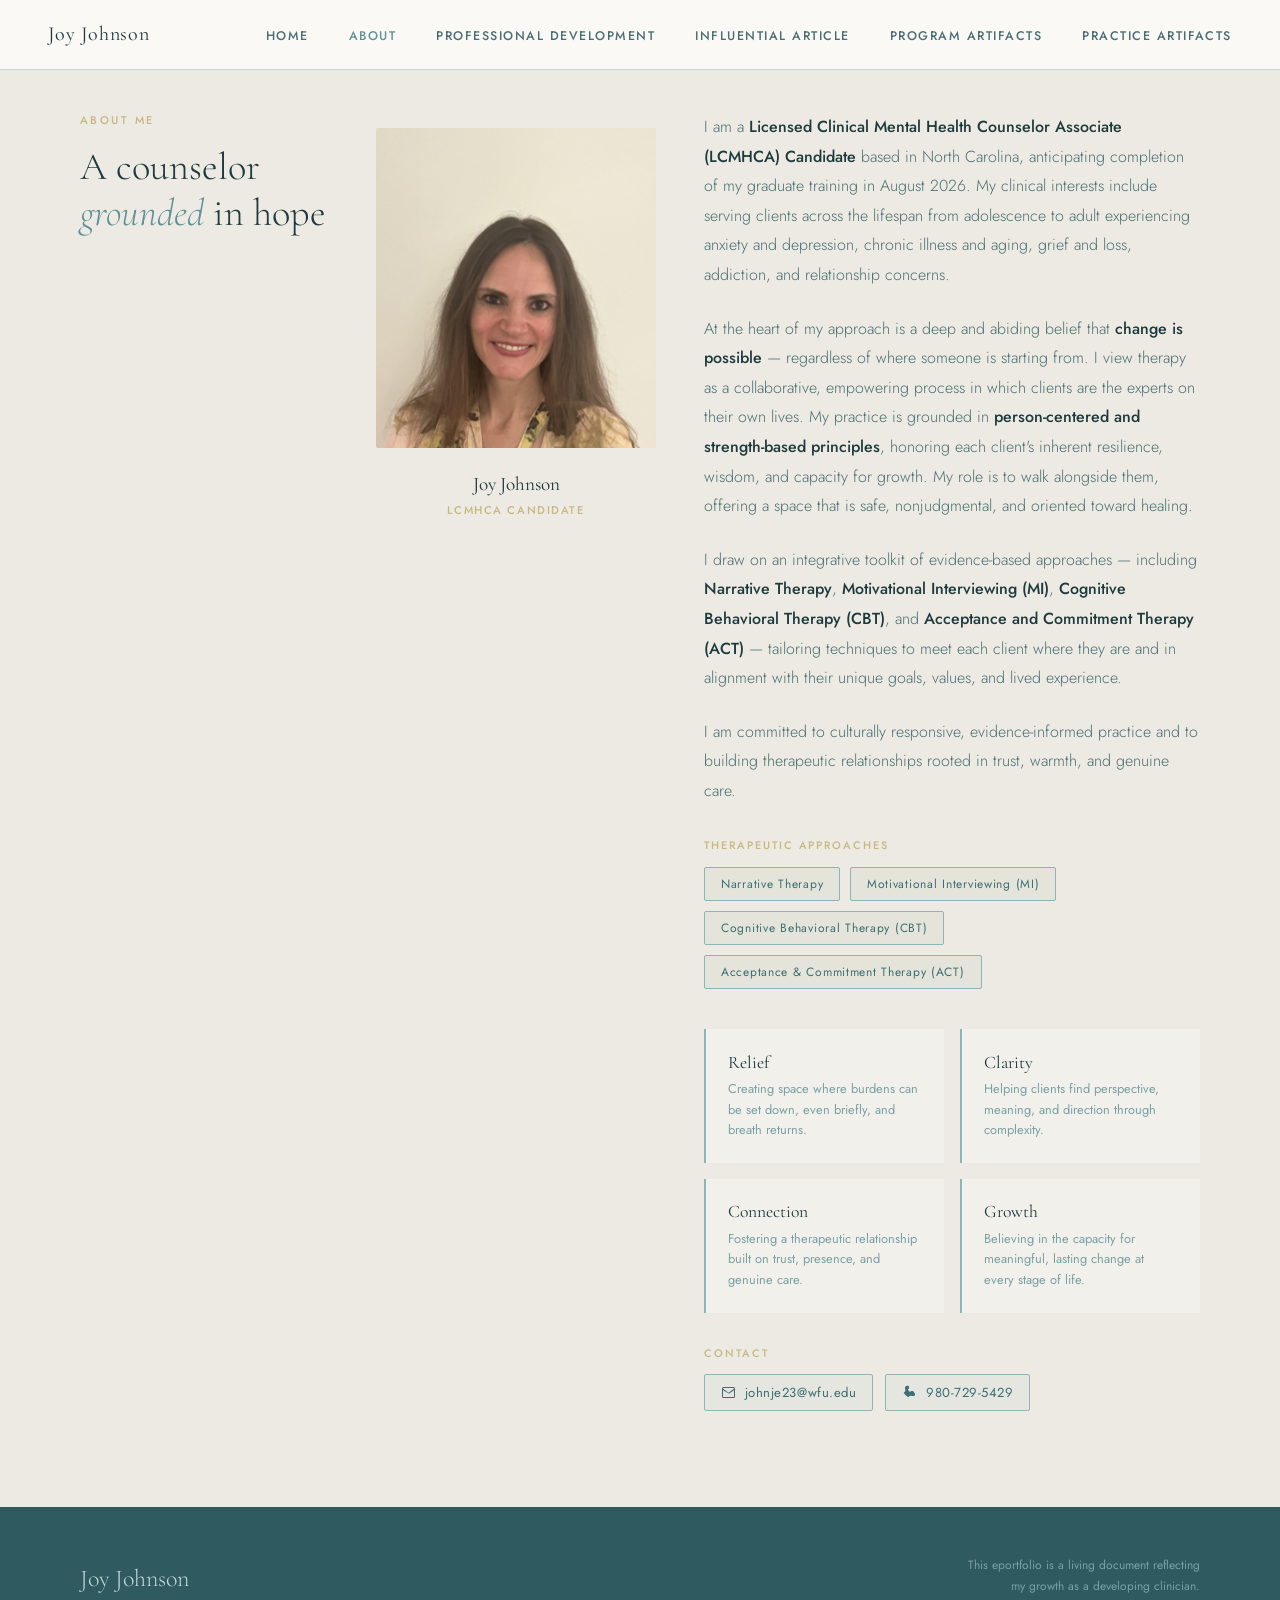
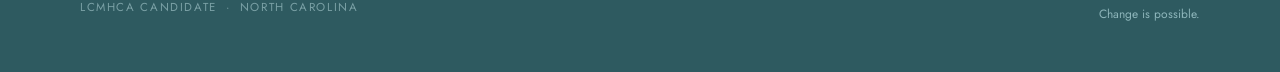
==== about.html @ 72c30bc1 "Add files via upload" ====
<!DOCTYPE html>
<html lang="en">
<head>
  <meta charset="UTF-8" />
  <meta name="viewport" content="width=device-width, initial-scale=1.0"/>
  <title>About | Joy Johnson</title>
  <link href="https://fonts.googleapis.com/css2?family=Cormorant+Garamond:ital,wght@0,300;0,400;0,500;1,300;1,400&family=Jost:wght@300;400;500&display=swap" rel="stylesheet"/>
  <link rel="stylesheet" href="styles.css"/>
  <style>
    #about {
      background: var(--cream);
      display: grid; grid-template-columns: 0.7fr 0.5fr 1.4fr; gap: 3rem;
      align-items: start;
      padding-top: 7rem;
    }
    .about-text {
      font-size: 1rem; line-height: 1.85; color: var(--text-mid);
      font-weight: 300; margin-bottom: 1.5rem;
    }
    .about-text strong { color: var(--text-dark); font-weight: 500; }
    .about-values {
      display: grid; grid-template-columns: 1fr 1fr; gap: 1rem;
      margin-top: 2.5rem;
    }
    .value-card {
      padding: 1.4rem; border-left: 2px solid var(--sage);
      background: var(--warm-white);
    }
    .value-card h4 {
      font-family: 'Cormorant Garamond', serif;
      font-size: 1.1rem; font-weight: 400;
      color: var(--text-dark); margin-bottom: 0.4rem;
    }
    .value-card p { font-size: 0.8rem; line-height: 1.6; color: var(--text-light); }
    .about-modalities { margin-top: 2rem; margin-bottom: 0.5rem; }
    .modalities-label {
      font-size: 0.68rem; font-weight: 500; letter-spacing: 0.18em;
      text-transform: uppercase; color: var(--clay);
      margin-bottom: 0.85rem;
    }
    .modality-tags { display: flex; flex-wrap: wrap; gap: 0.6rem; }
    .modality-tag {
      font-size: 0.75rem; font-weight: 400; letter-spacing: 0.06em;
      color: var(--dusk);
      padding: 0.45rem 1rem;
      border: 1px solid var(--sage);
      border-radius: 2px;
      background: rgba(181,196,177,0.15);
    }
    .contact-items { display: flex; flex-wrap: wrap; gap: 0.75rem; margin-top: 0.85rem; }
    .contact-item {
      display: inline-flex; align-items: center; gap: 0.55rem;
      font-size: 0.82rem; font-weight: 400; letter-spacing: 0.04em;
      color: var(--dusk); text-decoration: none;
      padding: 0.5rem 1rem;
      border: 1px solid var(--sage); border-radius: 2px;
      background: rgba(141,181,186,0.08);
      transition: background 0.2s, color 0.2s, border-color 0.2s;
    }
    .contact-item:hover { background: var(--sage-light); color: var(--text-dark); border-color: var(--sage-dark); }
    .headshot-wrap { display: flex; justify-content: center; align-items: flex-start; padding-top: 1rem; }
    .headshot-frame { position: relative; width: 280px; height: 320px; }
    .headshot-frame::before {
      content: \'\';
      position: absolute; top: 14px; left: 14px;
      width: 100%; height: 100%;
      border: 2px solid var(--sage); border-radius: 2px; z-index: 0;
    }
    .headshot-frame img {
      position: relative; z-index: 1;
      width: 280px; height: 320px;
      object-fit: cover; object-position: center top;
      border-radius: 2px; display: block;
    }
    .headshot-name { text-align: center; margin-top: 1.5rem; font-family: 'Cormorant Garamond', serif; font-size: 1.2rem; font-weight: 400; color: var(--text-dark); }
    .headshot-cred { text-align: center; margin-top: 0.4rem; font-size: 0.7rem; font-weight: 500; letter-spacing: 0.14em; text-transform: uppercase; color: var(--clay); }
    @media (max-width: 900px) {
      #about { grid-template-columns: 1fr; gap: 2rem; }
    }
  </style>
</head>
<body>
  <nav>
    <a class="nav-logo" href="index.html">Joy Johnson</a>
    <ul class="nav-links">
      <li><a href="index.html">Home</a></li>
      <li><a href="about.html" class="active">About</a></li>
      <li><a href="goals.html">Professional Development</a></li>
      <li><a href="article.html">Influential Article</a></li>
      <li class="nav-dropdown">
        <a href="artifacts-objectives.html">Program Artifacts</a>
        <ul class="nav-dropdown-menu">
          <li><a href="artifacts-objectives.html#objective-1">Objective 1 — Practice Effectively &amp; Ethically</a></li>
          <li><a href="artifacts-objectives.html#objective-2">Objective 2 — Professional Diligence &amp; Lifelong Learning</a></li>
          <li><a href="artifacts-objectives.html#objective-3">Objective 3 — Community Leaders &amp; Advocates</a></li>
          <li><a href="artifacts-objectives.html#objective-4">Objective 4 — Self-Awareness &amp; Impact</a></li>
          <li><a href="artifacts-objectives.html#objective-5">Objective 5 — Compassionate Service</a></li>
        </ul>
      </li>
      <li><a href="artifacts-practice.html">Practice Artifacts</a></li>
    </ul>
  </nav>

  <section id="about">
    <div class="about-left">
      <p class="section-label">About Me</p>
      <h2 class="section-title">A counselor <em>grounded</em> in hope</h2>
    </div>
    <div>
      <div class="headshot-wrap">
        <div class="headshot-frame">
          <img src="[data-uri]" alt="Joy Johnson headshot" />
          <p class="headshot-name">Joy Johnson</p>
          <p class="headshot-cred">LCMHCA Candidate</p>
        </div>
      </div>
    </div>
    <div>
      <p class="about-text">
        I am a <strong>Licensed Clinical Mental Health Counselor Associate (LCMHCA) Candidate</strong> based in North Carolina, anticipating completion of my graduate training in August 2026. My clinical interests include serving clients across the lifespan from adolescence to adult experiencing anxiety and depression, chronic illness and aging, grief and loss, addiction, and relationship concerns.
      </p>
      <p class="about-text">
        At the heart of my approach is a deep and abiding belief that <strong>change is possible</strong> — regardless of where someone is starting from. I view therapy as a collaborative, empowering process in which clients are the experts on their own lives. My practice is grounded in <strong>person-centered and strength-based principles</strong>, honoring each client's inherent resilience, wisdom, and capacity for growth. My role is to walk alongside them, offering a space that is safe, nonjudgmental, and oriented toward healing.
      </p>
      <p class="about-text">
        I draw on an integrative toolkit of evidence-based approaches — including <strong>Narrative Therapy</strong>, <strong>Motivational Interviewing (MI)</strong>, <strong>Cognitive Behavioral Therapy (CBT)</strong>, and <strong>Acceptance and Commitment Therapy (ACT)</strong> — tailoring techniques to meet each client where they are and in alignment with their unique goals, values, and lived experience.
      </p>
      <p class="about-text">
        I am committed to culturally responsive, evidence-informed practice and to building therapeutic relationships rooted in trust, warmth, and genuine care.
      </p>
      <div class="about-modalities">
        <p class="modalities-label">Therapeutic Approaches</p>
        <div class="modality-tags">
          <span class="modality-tag">Narrative Therapy</span>
          <span class="modality-tag">Motivational Interviewing (MI)</span>
          <span class="modality-tag">Cognitive Behavioral Therapy (CBT)</span>
          <span class="modality-tag">Acceptance &amp; Commitment Therapy (ACT)</span>
        </div>
      </div>
      <div class="about-values">
        <div class="value-card"><h4>Relief</h4><p>Creating space where burdens can be set down, even briefly, and breath returns.</p></div>
        <div class="value-card"><h4>Clarity</h4><p>Helping clients find perspective, meaning, and direction through complexity.</p></div>
        <div class="value-card"><h4>Connection</h4><p>Fostering a therapeutic relationship built on trust, presence, and genuine care.</p></div>
        <div class="value-card"><h4>Growth</h4><p>Believing in the capacity for meaningful, lasting change at every stage of life.</p></div>
      </div>
      <div class="about-contact">
        <p class="modalities-label" style="margin-top: 2rem;">Contact</p>
        <div class="contact-items">
          <a href="mailto:johnje23@wfu.edu" class="contact-item">
            <svg width="15" height="15" viewBox="0 0 15 15" fill="none" xmlns="http://www.w3.org/2000/svg"><path d="M1 3.5A1.5 1.5 0 012.5 2h10A1.5 1.5 0 0114 3.5v8a1.5 1.5 0 01-1.5 1.5h-10A1.5 1.5 0 011 11.5v-8zm1.5-.5a.5.5 0 00-.5.5v.37l5.5 3.96 5.5-3.96V3.5a.5.5 0 00-.5-.5h-10zm10.5 2.13l-4.74 3.41a.5.5 0 01-.52 0L2 5.13V11.5a.5.5 0 00.5.5h10a.5.5 0 00.5-.5V5.13z" fill="currentColor"/></svg>
            johnje23@wfu.edu
          </a>
          <a href="tel:9807295429" class="contact-item">
            <svg width="15" height="15" viewBox="0 0 15 15" fill="none" xmlns="http://www.w3.org/2000/svg"><path d="M4.5 1A1.5 1.5 0 003 2.5v.055a3.5 3.5 0 00.04.528l.3 2.1a1.5 1.5 0 01-.387 1.27L1.72 7.686A11.527 11.527 0 006.314 12.28l1.233-1.233a1.5 1.5 0 011.27-.387l2.1.3a3.5 3.5 0 00.528.04H11.5A1.5 1.5 0 0013 9.5v-.078a2.5 2.5 0 00-.317-1.213L11.5 6.5a1 1 0 00-.866-.5H9.5a1 1 0 00-.707.293L8 7.086A8.53 8.53 0 016.914 6 8.53 8.53 0 015.914 4.5l.793-.793A1 1 0 007 2.914V1.866A1 1 0 006 .866 1.5 1.5 0 004.5 1z" fill="currentColor"/></svg>
            980-729-5429
          </a>
        </div>
      </div>
    </div>
  </section>

  <footer>
    <div>
      <div class="footer-name">Joy Johnson</div>
      <div class="footer-tagline">LCMHCA Candidate &nbsp;·&nbsp; North Carolina</div>
    </div>
    <div class="footer-note">
      This eportfolio is a living document reflecting<br>
      my growth as a developing clinician.<br>
      <span style="color: var(--sage); margin-top: 0.5rem; display:block;">Change is possible.</span>
    </div>
  </footer>
</body>
</html>
---- styles.css ----
*, *::before, *::after { box-sizing: border-box; margin: 0; padding: 0; }

:root {
  --sage:        #8db5ba;
  --sage-light:  #c2d8db;
  --sage-dark:   #5e9198;
  --cream:       #eceae2;
  --warm-white:  #f2f0eb;
  --clay:        #c8b882;
  --clay-light:  #e2d9b8;
  --dusk:        #3d6e73;
  --text-dark:   #1e3a3e;
  --text-mid:    #4a6e73;
  --text-light:  #7aa0a5;
}

html { scroll-behavior: smooth; }

body {
  font-family: 'Jost', sans-serif;
  background: var(--warm-white);
  color: var(--text-dark);
  overflow-x: hidden;
}

/* ── NAV ── */
nav {
  position: fixed; top: 0; left: 0; right: 0; z-index: 100;
  display: flex; justify-content: space-between; align-items: center;
  padding: 1.4rem 3rem;
  background: rgba(253,251,248,0.88);
  backdrop-filter: blur(12px);
  border-bottom: 1px solid #c2d8db;
}
.nav-logo {
  font-family: 'Cormorant Garamond', serif;
  font-size: 1.25rem; font-weight: 400; letter-spacing: 0.04em;
  color: var(--text-dark); text-decoration: none;
}
.nav-links { display: flex; gap: 2.5rem; list-style: none; }
.nav-links a {
  font-size: 0.78rem; font-weight: 500; letter-spacing: 0.12em;
  text-transform: uppercase; color: var(--text-mid);
  text-decoration: none; transition: color 0.2s;
}
.nav-links a:hover,
.nav-links a.active { color: var(--sage-dark); }

/* ── NAV DROPDOWN ── */
.nav-dropdown { position: relative; }
.nav-dropdown-menu {
  display: none;
  position: absolute; top: calc(100% + 0.75rem); right: 0;
  background: rgba(253,251,248,0.97);
  backdrop-filter: blur(12px);
  border: 1px solid var(--sage-light);
  border-radius: 2px;
  list-style: none;
  min-width: 230px;
  box-shadow: 0 8px 24px rgba(0,0,0,0.08);
  z-index: 200;
  overflow: hidden;
}
.nav-dropdown:hover .nav-dropdown-menu { display: block; }
.nav-dropdown-menu li a {
  display: block;
  padding: 0.75rem 1.25rem;
  font-size: 0.74rem; font-weight: 500; letter-spacing: 0.1em;
  text-transform: uppercase; color: var(--text-mid);
  text-decoration: none;
  transition: background 0.18s, color 0.18s;
  white-space: nowrap;
  border-left: 2px solid transparent;
}
.nav-dropdown-menu li a:hover {
  background: var(--cream);
  color: var(--sage-dark);
  border-left-color: var(--sage);
}
.nav-dropdown-menu li + li {
  border-top: 1px solid var(--sage-light);
}

/* ── SECTION BASE ── */
section { padding: 6rem 5rem; }
.section-label {
  font-size: 0.7rem; font-weight: 500; letter-spacing: 0.22em;
  text-transform: uppercase; color: var(--clay);
  margin-bottom: 1rem;
}
.section-title {
  font-family: 'Cormorant Garamond', serif;
  font-size: clamp(2rem, 3vw, 2.8rem);
  font-weight: 300; line-height: 1.2;
  color: var(--text-dark); margin-bottom: 1.5rem;
}
.section-title em { font-style: italic; color: var(--sage-dark); }

/* ── RESUME LINK ── */
.resume-link-wrap {
  margin-top: 3.5rem;
  display: flex; align-items: center; gap: 1rem;
}
.resume-link {
  display: inline-flex; align-items: center; gap: 0.65rem;
  font-size: 0.78rem; font-weight: 500; letter-spacing: 0.12em;
  text-transform: uppercase; color: var(--dusk);
  text-decoration: none;
  padding: 0.75rem 1.6rem;
  border: 1px solid var(--sage);
  border-radius: 2px;
  background: rgba(141,181,186,0.08);
  transition: background 0.25s, color 0.25s, border-color 0.25s;
}
.resume-link:hover {
  background: var(--sage-light);
  color: var(--text-dark);
  border-color: var(--sage-dark);
}
.resume-link svg { flex-shrink: 0; }
.resume-link-label {
  font-size: 0.72rem; color: var(--text-light); font-style: italic;
}

/* ── ARTIFACT CARDS ── */
.artifacts-grid {
  display: grid; grid-template-columns: repeat(3, 1fr); gap: 1.5rem;
  align-items: stretch;
}
.artifact-card {
  background: var(--warm-white);
  padding: 2rem;
  border: 1px solid var(--clay-light);
  cursor: pointer;
  transition: all 0.3s;
  position: relative; overflow: hidden;
  display: flex; flex-direction: column;
}
.artifact-card::before {
  content: '';
  position: absolute; top: 0; left: 0; right: 0;
  height: 3px;
  background: linear-gradient(90deg, var(--sage), var(--clay));
  transform: scaleX(0); transform-origin: left;
  transition: transform 0.3s;
}
.artifact-card:hover::before { transform: scaleX(1); }
.artifact-card:hover {
  box-shadow: 0 8px 30px rgba(0,0,0,0.06);
  transform: translateY(-2px);
}
.artifact-tag {
  font-size: 0.65rem; font-weight: 500; letter-spacing: 0.16em;
  text-transform: uppercase; color: var(--clay);
  margin-bottom: 1rem;
  display: inline-block;
  padding: 0.25rem 0.7rem;
  background: var(--clay-light);
  border-radius: 2px;
}
.artifact-tag.sage { color: var(--dusk); background: var(--sage-light); }
.artifact-title {
  font-family: 'Cormorant Garamond', serif;
  font-size: 1.2rem; font-weight: 400;
  color: var(--text-dark); margin-bottom: 0.75rem;
  line-height: 1.35;
}
.artifact-desc {
  font-size: 0.82rem; line-height: 1.7; color: var(--text-light);
  flex-grow: 1;
}

/* ── FOOTER ── */
footer {
  background: #2e5a60;
  color: var(--sage-light);
  padding: 3rem 5rem;
  display: flex; justify-content: space-between; align-items: center;
}
.footer-name {
  font-family: 'Cormorant Garamond', serif;
  font-size: 1.5rem; font-weight: 300;
}
.footer-tagline {
  font-size: 0.72rem; letter-spacing: 0.14em;
  text-transform: uppercase; color: var(--text-light);
  margin-top: 0.4rem;
}
.footer-note {
  font-size: 0.75rem; color: var(--text-light); text-align: right;
  line-height: 1.7;
}

/* ── ANIMATIONS ── */
@keyframes fadeUp {
  from { opacity: 0; transform: translateY(20px); }
  to   { opacity: 1; transform: translateY(0); }
}
@keyframes float {
  0%, 100% { transform: translateY(0) scale(1); }
  50%       { transform: translateY(-20px) scale(1.03); }
}

/* ── PAGE HERO (non-home pages) ── */
.page-hero {
  min-height: 30vh;
  display: flex; flex-direction: column; justify-content: center;
  padding: 8rem 5rem 4rem;
  background: var(--cream);
  border-bottom: 1px solid var(--sage-light);
}
.page-hero .section-label { margin-bottom: 0.75rem; }
.page-hero .section-title { margin-bottom: 0; }

/* ── RESPONSIVE ── */
@media (max-width: 900px) {
  nav { padding: 1.2rem 1.5rem; }
  .nav-links { gap: 1.5rem; }
  section { padding: 4rem 1.5rem; }
  .page-hero { padding: 7rem 1.5rem 3rem; }
  .artifacts-grid { grid-template-columns: 1fr; }
  footer { flex-direction: column; gap: 1.5rem; text-align: center; }
  .footer-note { text-align: center; }
}
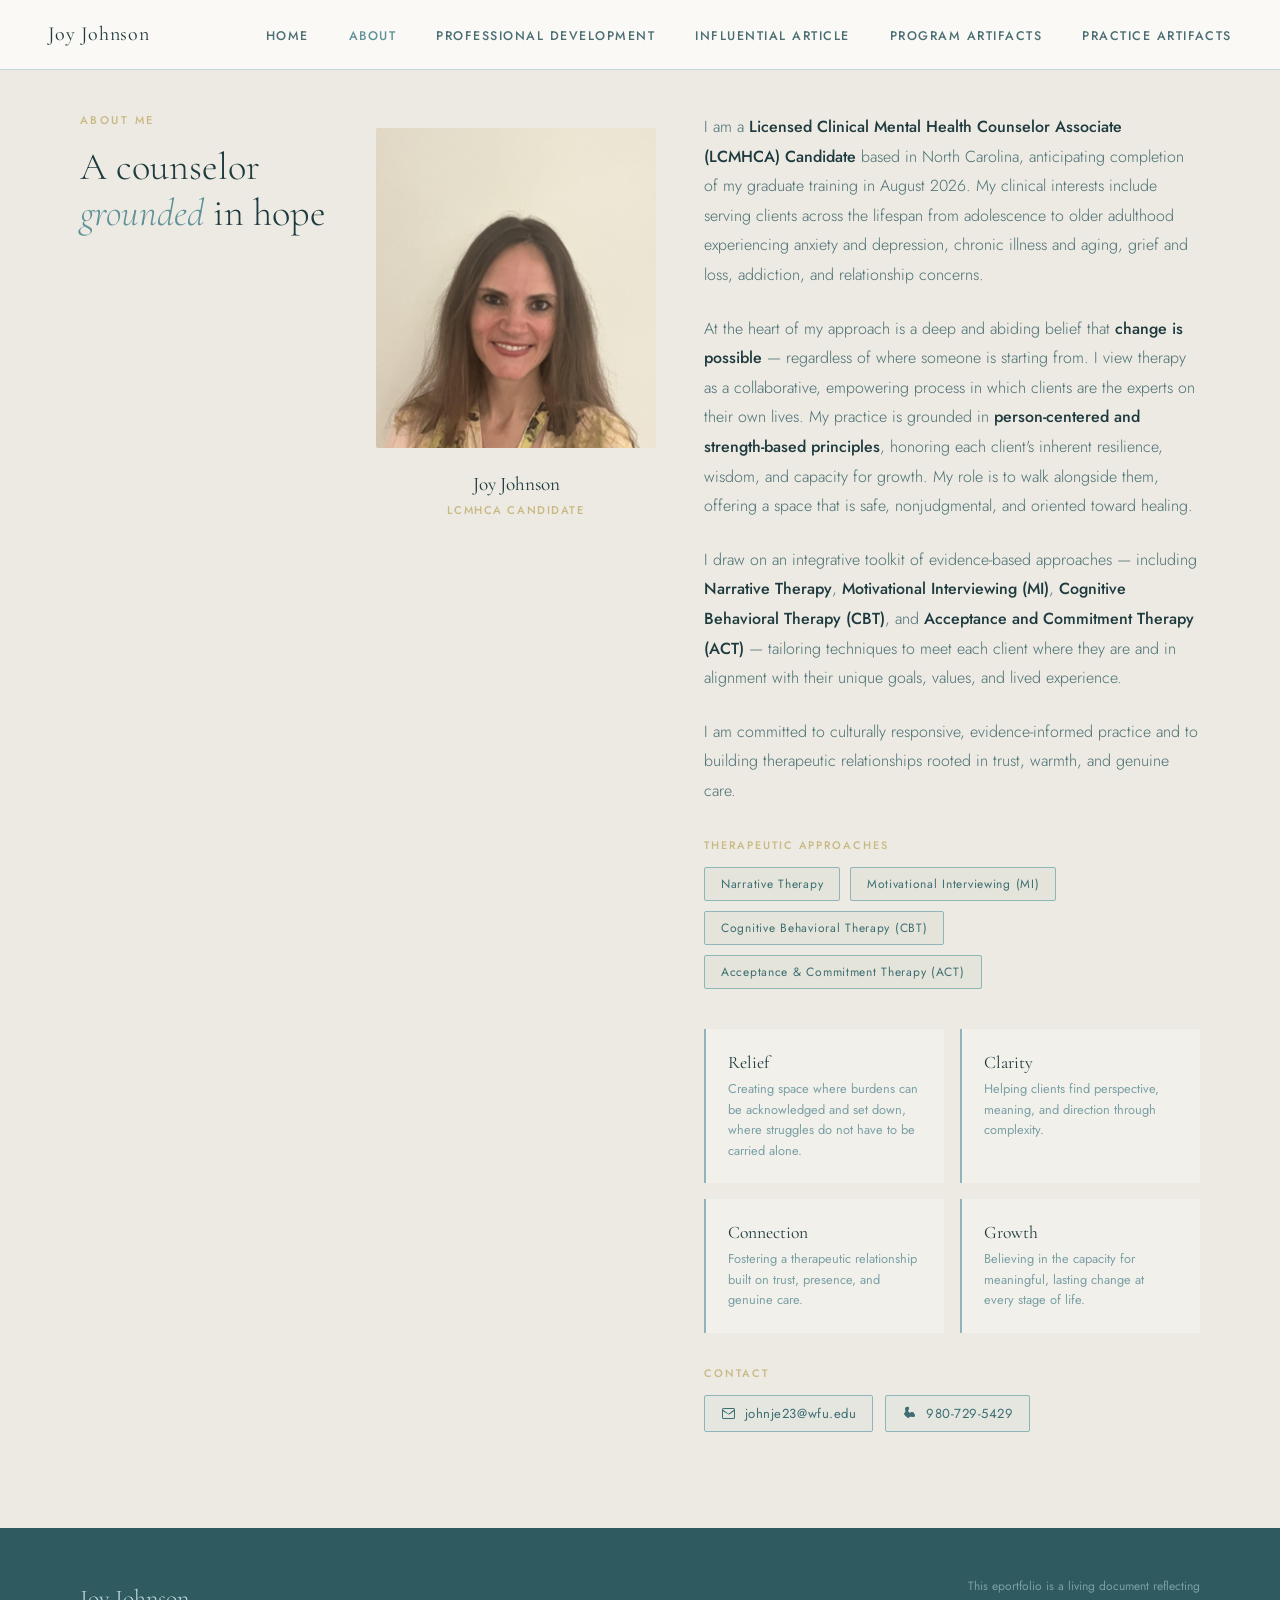
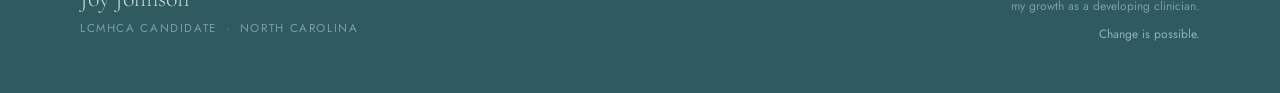
==== commit 9f1a982c: "Add files via upload" ====
--- a/about.html
+++ b/about.html
@@ -117,7 +117,7 @@
     </div>
     <div>
       <p class="about-text">
-        I am a <strong>Licensed Clinical Mental Health Counselor Associate (LCMHCA) Candidate</strong> based in North Carolina, anticipating completion of my graduate training in August 2026. My clinical interests include serving clients across the lifespan from adolescence to adult experiencing anxiety and depression, chronic illness and aging, grief and loss, addiction, and relationship concerns.
+        I am a <strong>Licensed Clinical Mental Health Counselor Associate (LCMHCA) Candidate</strong> based in North Carolina, anticipating completion of my graduate training in August 2026. My clinical interests include serving clients across the lifespan from adolescence to older adulthood experiencing anxiety and depression, chronic illness and aging, grief and loss, addiction, and relationship concerns.
       </p>
       <p class="about-text">
         At the heart of my approach is a deep and abiding belief that <strong>change is possible</strong> — regardless of where someone is starting from. I view therapy as a collaborative, empowering process in which clients are the experts on their own lives. My practice is grounded in <strong>person-centered and strength-based principles</strong>, honoring each client's inherent resilience, wisdom, and capacity for growth. My role is to walk alongside them, offering a space that is safe, nonjudgmental, and oriented toward healing.
@@ -138,7 +138,7 @@
         </div>
       </div>
       <div class="about-values">
-        <div class="value-card"><h4>Relief</h4><p>Creating space where burdens can be set down, even briefly, and breath returns.</p></div>
+        <div class="value-card"><h4>Relief</h4><p>Creating space where burdens can be acknowledged and set down, where struggles do not have to be carried alone.</p></div>
         <div class="value-card"><h4>Clarity</h4><p>Helping clients find perspective, meaning, and direction through complexity.</p></div>
         <div class="value-card"><h4>Connection</h4><p>Fostering a therapeutic relationship built on trust, presence, and genuine care.</p></div>
         <div class="value-card"><h4>Growth</h4><p>Believing in the capacity for meaningful, lasting change at every stage of life.</p></div>
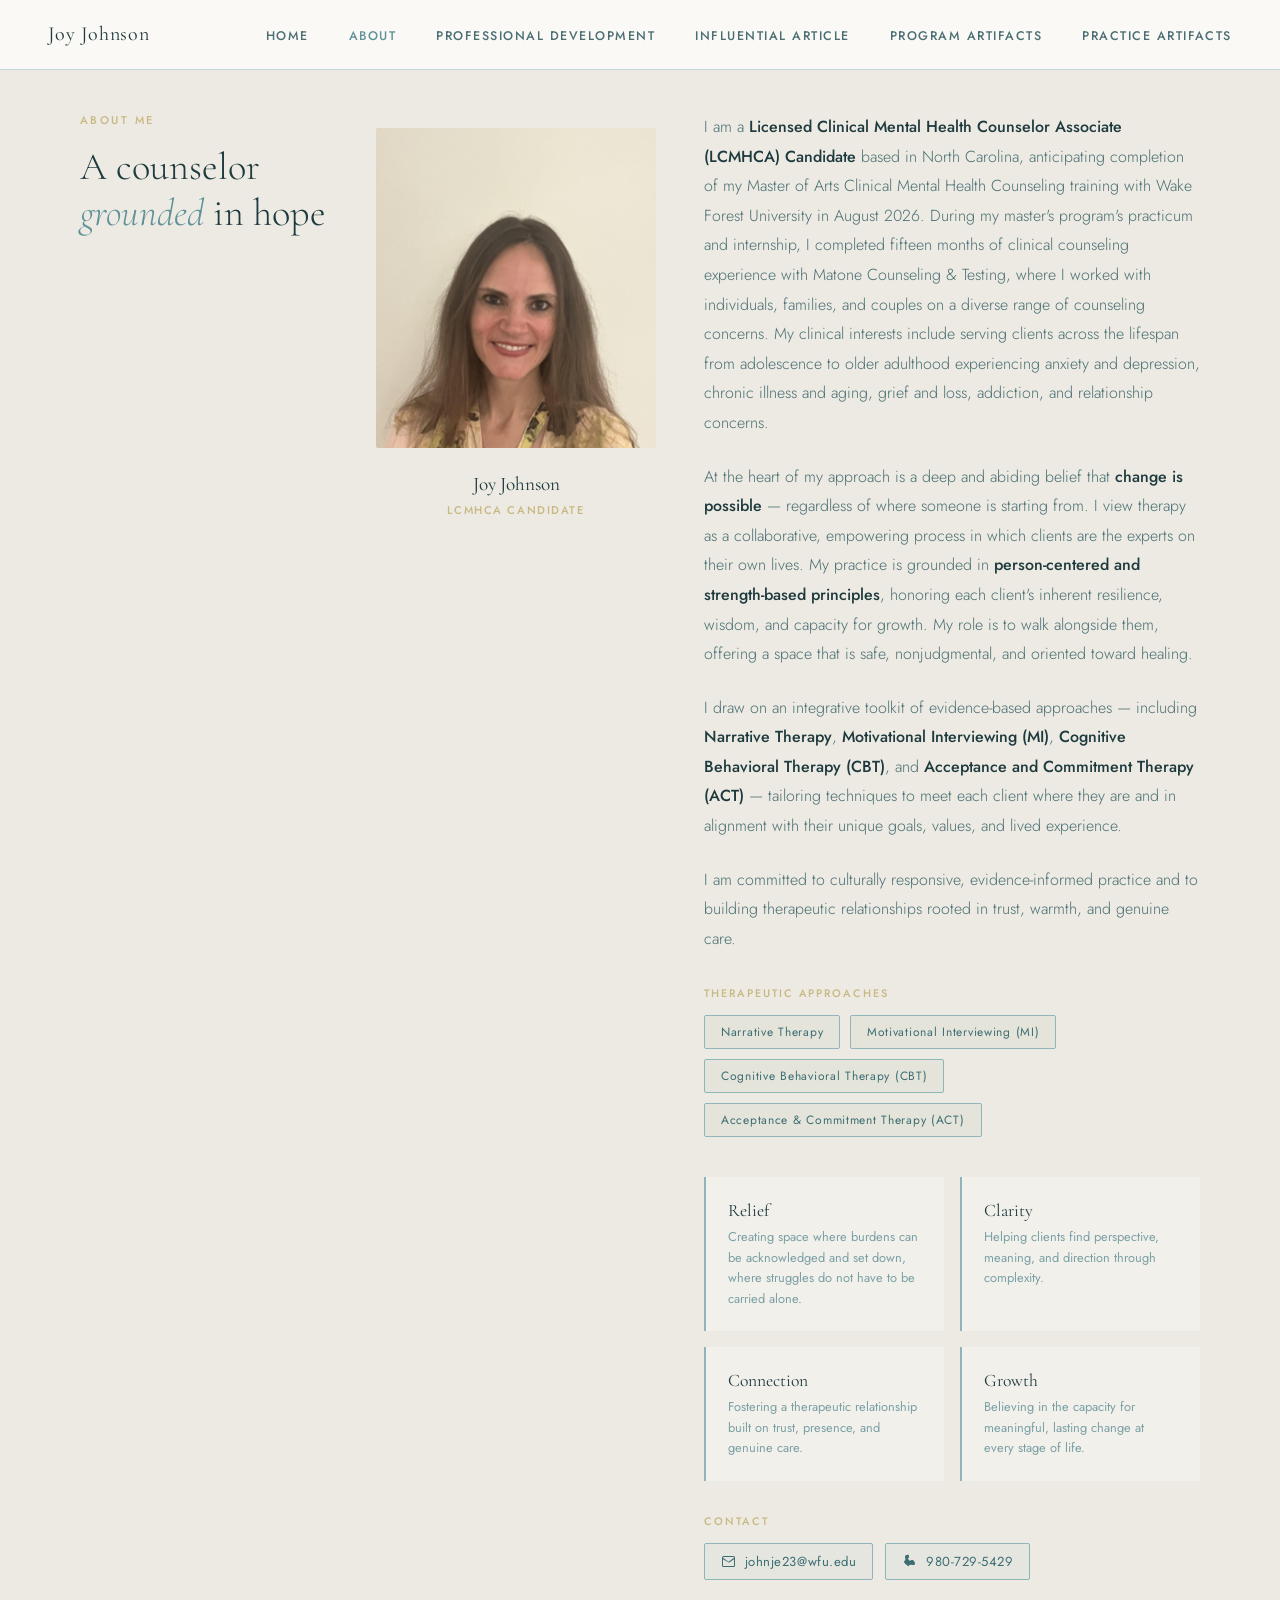
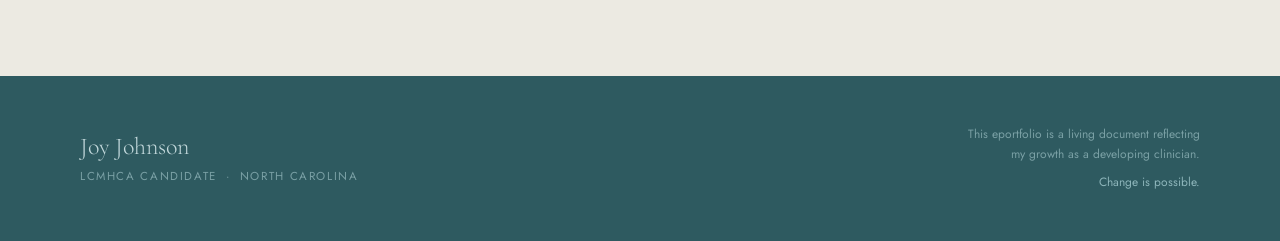
==== commit 4c9d3877: "Add files via upload" ====
--- a/about.html
+++ b/about.html
@@ -117,7 +117,7 @@
     </div>
     <div>
       <p class="about-text">
-        I am a <strong>Licensed Clinical Mental Health Counselor Associate (LCMHCA) Candidate</strong> based in North Carolina, anticipating completion of my graduate training in August 2026. My clinical interests include serving clients across the lifespan from adolescence to older adulthood experiencing anxiety and depression, chronic illness and aging, grief and loss, addiction, and relationship concerns.
+        I am a <strong>Licensed Clinical Mental Health Counselor Associate (LCMHCA) Candidate</strong> based in North Carolina, anticipating completion of my Master of Arts Clinical Mental Health Counseling training with Wake Forest University in August 2026. During my master's program's practicum and internship, I completed fifteen months of clinical counseling experience with Matone Counseling &amp; Testing, where I worked with individuals, families, and couples on a diverse range of counseling concerns. My clinical interests include serving clients across the lifespan from adolescence to older adulthood experiencing anxiety and depression, chronic illness and aging, grief and loss, addiction, and relationship concerns.
       </p>
       <p class="about-text">
         At the heart of my approach is a deep and abiding belief that <strong>change is possible</strong> — regardless of where someone is starting from. I view therapy as a collaborative, empowering process in which clients are the experts on their own lives. My practice is grounded in <strong>person-centered and strength-based principles</strong>, honoring each client's inherent resilience, wisdom, and capacity for growth. My role is to walk alongside them, offering a space that is safe, nonjudgmental, and oriented toward healing.
